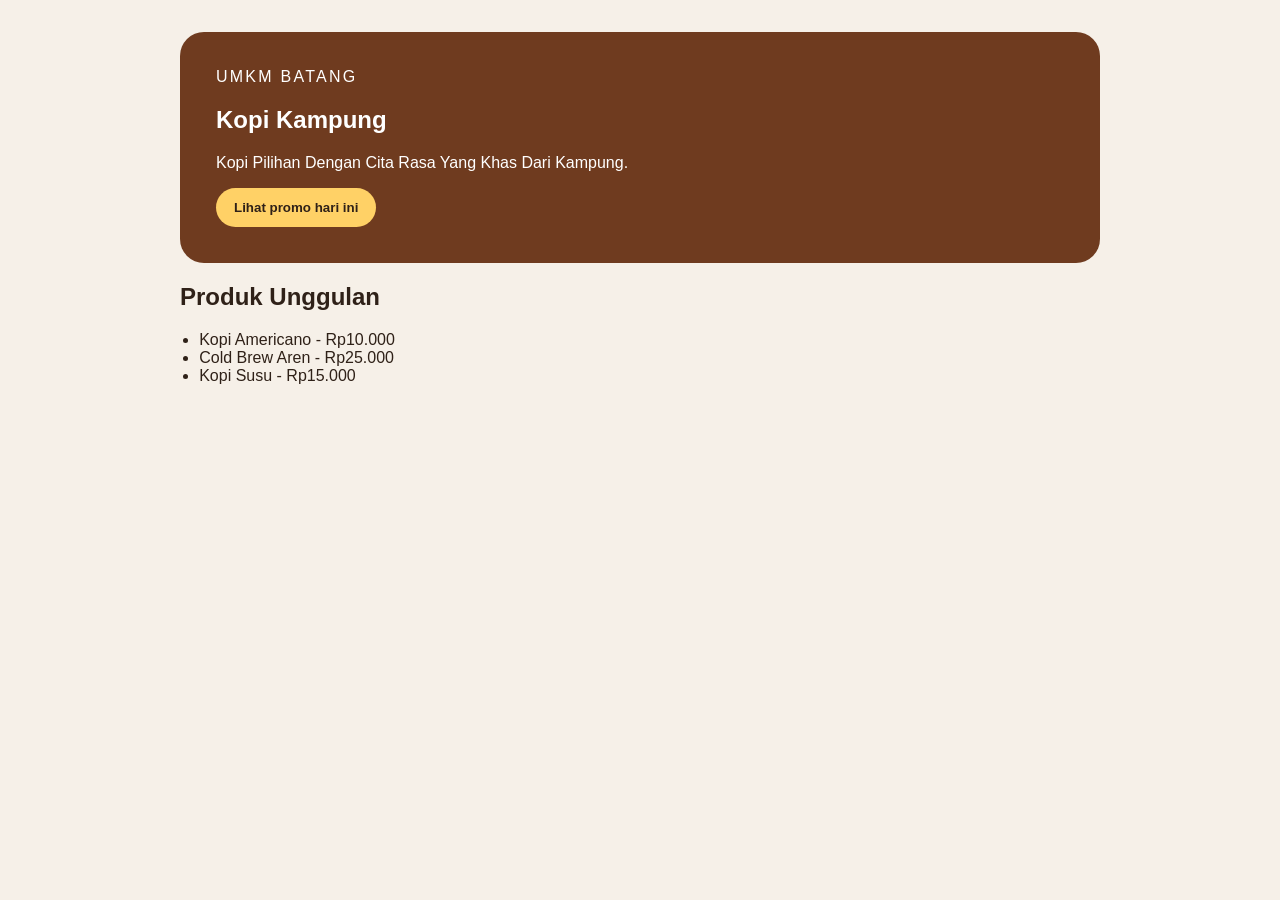
==== index.html @ a10f7034 "feat tambah website UMKM" ====
<!doctype html>
<html lang="id">
  <head>
    <meta charset="utf-8" />
    <meta name="viewport" content="width=device-width, initial-scale=1" />
    <title>Kopi Kampung - Website UMKM</title>
    <link rel="stylesheet" href="css/style.css" />
  </head>

  <body>
    <main class="page">

      <section class="hero">
        <p class="eyebrow">UMKM Batang</p>

        <h1>Kopi Kampung</h1>

        <p>
          Kopi Pilihan Dengan Cita Rasa Yang Khas Dari Kampung.
        </p>

        <button id="promoButton" type="button">
          Lihat promo hari ini
        </button>
      </section>

      <section aria-labelledby="produk-title">
        <h2 id="produk-title">Produk Unggulan</h2>

        <ul class="products">
          <li>Kopi Americano - Rp10.000</li>
          <li>Cold Brew Aren - Rp25.000</li>
          <li>Kopi Susu - Rp15.000</li>
        </ul>
      </section>

    </main>

    <script src="js/script.js"></script>
  </body>
</html>
---- css/style.css ----
body {
  margin: 0;
  color: #2f2118;
  background: #f6f0e8;
  font-family: Arial, sans-serif;
}

.page {
  max-width: 920px;
  margin: 0 auto;
  padding: 32px 20px;
}

.hero {
  padding: 36px;
  color: white;
  background: #6f3b1f;
  border-radius: 24px;
}

.eyebrow {
  margin: 0 0 8px;
  letter-spacing: 0.14em;
  text-transform: uppercase;
}

.products {
  padding-left: 1.2rem;
}

button {
  padding: 12px 18px;
  color: #2f2118;
  font-weight: 700;
  cursor: pointer;
  background: #ffd166;
  border: 0;
  border-radius: 999px;
}
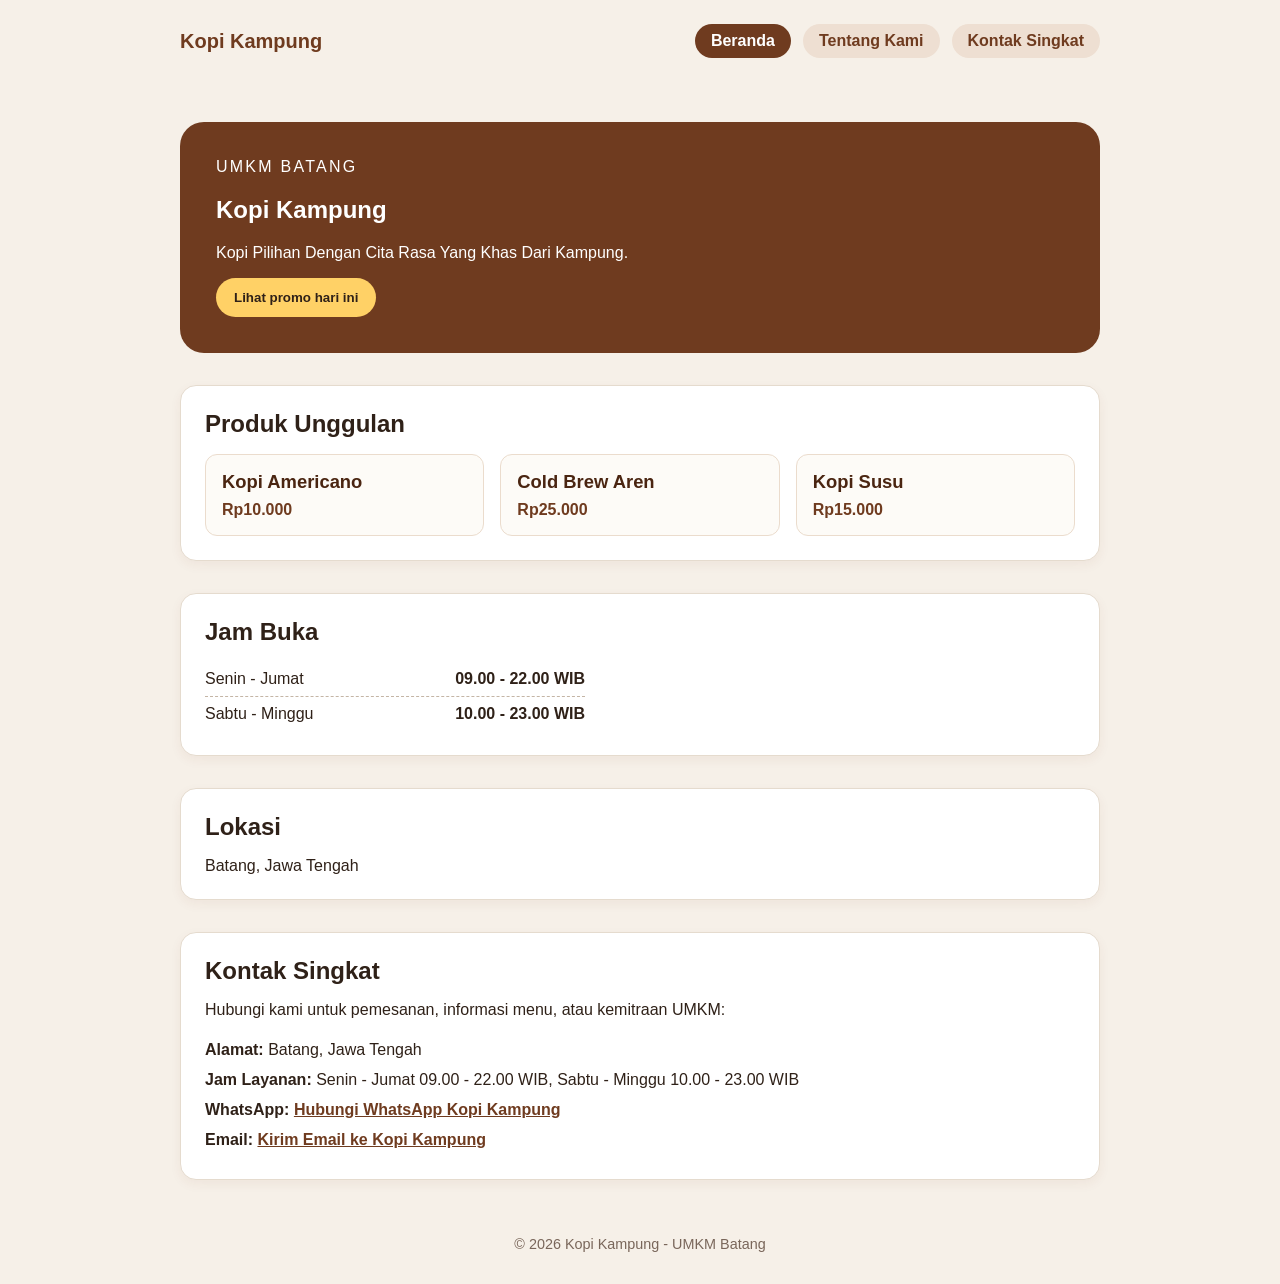
==== commit 41a29247: "website umkm kopi kampung" ====
--- a/index.html
+++ b/index.html
@@ -8,6 +8,17 @@
   </head>
 
   <body>
+    <header class="site-header">
+      <a href="index.html" class="brand">Kopi Kampung</a>
+      <nav aria-label="Navigasi Utama">
+        <ul class="nav-list">
+          <li><a href="index.html" aria-current="page">Beranda</a></li>
+          <li><a href="tentang.html">Tentang Kami</a></li>
+          <li><a href="#kontak">Kontak Singkat</a></li>
+        </ul>
+      </nav>
+    </header>
+
     <main class="page">
 
       <section class="hero">
@@ -24,18 +35,76 @@
         </button>
       </section>
 
-      <section aria-labelledby="produk-title">
+      <section class="box" aria-labelledby="produk-title">
         <h2 id="produk-title">Produk Unggulan</h2>
 
-        <ul class="products">
-          <li>Kopi Americano - Rp10.000</li>
-          <li>Cold Brew Aren - Rp25.000</li>
-          <li>Kopi Susu - Rp15.000</li>
+        <div class="products">
+          <article class="product-item">
+            <h3>Kopi Americano</h3>
+            <p>Rp10.000</p>
+          </article>
+
+          <article class="product-item">
+            <h3>Cold Brew Aren</h3>
+            <p>Rp25.000</p>
+          </article>
+
+          <article class="product-item">
+            <h3>Kopi Susu</h3>
+            <p>Rp15.000</p>
+          </article>
+        </div>
+      </section>
+
+      <section class="box" aria-labelledby="jam-buka-title">
+        <h2 id="jam-buka-title">Jam Buka</h2>
+
+        <ul class="schedule">
+          <li>
+            <span class="day">Senin - Jumat</span>
+            <span class="time">09.00 - 22.00 WIB</span>
+          </li>
+          <li>
+            <span class="day">Sabtu - Minggu</span>
+            <span class="time">10.00 - 23.00 WIB</span>
+          </li>
+        </ul>
+      </section>
+
+      <section class="box" aria-labelledby="lokasi-title">
+        <h2 id="lokasi-title">Lokasi</h2>
+        <p>Batang, Jawa Tengah</p>
+      </section>
+
+      <section id="kontak" class="box" aria-labelledby="kontak-title">
+        <h2 id="kontak-title">Kontak Singkat</h2>
+        <p>
+          Hubungi kami untuk pemesanan, informasi menu, atau kemitraan UMKM:
+        </p>
+        <ul class="contact-list">
+          <li>
+            <strong>Alamat:</strong> Batang, Jawa Tengah
+          </li>
+          <li>
+            <strong>Jam Layanan:</strong> Senin - Jumat 09.00 - 22.00 WIB, Sabtu - Minggu 10.00 - 23.00 WIB
+          </li>
+          <li>
+            <strong>WhatsApp:</strong>
+            <a href="https://wa.me/6281234567890" target="_blank" rel="noopener noreferrer">Hubungi WhatsApp Kopi Kampung</a>
+          </li>
+          <li>
+            <strong>Email:</strong>
+            <a href="mailto:kontak@kopikampung.com">Kirim Email ke Kopi Kampung</a>
+          </li>
         </ul>
       </section>
 
     </main>
 
+    <footer class="site-footer">
+      <p>&copy; 2026 Kopi Kampung - UMKM Batang</p>
+    </footer>
+
     <script src="js/script.js"></script>
   </body>
 </html>
--- a/css/style.css
+++ b/css/style.css
@@ -25,7 +25,73 @@
 }
 
 .products {
-  padding-left: 1.2rem;
+  display: grid;
+  grid-template-columns: repeat(auto-fit, minmax(200px, 1fr));
+  gap: 16px;
+  margin-top: 16px;
+}
+
+.product-item {
+  background: #fdfbf7;
+  border: 1px solid #ebdccd;
+  border-radius: 12px;
+  padding: 16px;
+}
+
+.product-item h3 {
+  margin: 0 0 8px;
+  font-size: 1.15rem;
+  color: #4a2511;
+}
+
+.product-item p {
+  margin: 0;
+  font-weight: 700;
+  color: #6f3b1f;
+}
+
+section {
+  margin-top: 32px;
+}
+
+.box {
+  background: #ffffff;
+  padding: 24px;
+  border-radius: 16px;
+  border: 1px solid #e5dbce;
+  box-shadow: 0 4px 12px rgba(111, 59, 31, 0.06);
+}
+
+.box h2 {
+  margin-top: 0;
+  margin-bottom: 16px;
+}
+
+.box p:last-child,
+.box ul:last-child {
+  margin-bottom: 0;
+}
+
+.schedule {
+  list-style: none;
+  padding: 0;
+  margin: 12px 0 0;
+  max-width: 380px;
+}
+
+.schedule li {
+  display: flex;
+  justify-content: space-between;
+  padding: 8px 0;
+  border-bottom: 1px dashed #c4b5a5;
+}
+
+.schedule li:last-child {
+  border-bottom: none;
+}
+
+.schedule .time {
+  font-weight: 700;
 }
 
 button {
@@ -36,4 +102,109 @@
   background: #ffd166;
   border: 0;
   border-radius: 999px;
+}
+
+/* Navigasi Utama */
+.site-header {
+  max-width: 920px;
+  margin: 0 auto;
+  padding: 24px 20px 0;
+  display: flex;
+  justify-content: space-between;
+  align-items: center;
+  flex-wrap: wrap;
+  gap: 16px;
+}
+
+.brand {
+  font-size: 1.25rem;
+  font-weight: 800;
+  color: #6f3b1f;
+  text-decoration: none;
+}
+
+.nav-list {
+  display: flex;
+  flex-wrap: wrap;
+  gap: 12px;
+  list-style: none;
+  padding: 0;
+  margin: 0;
+}
+
+.nav-list a {
+  display: inline-block;
+  color: #6f3b1f;
+  font-weight: 700;
+  text-decoration: none;
+  padding: 8px 16px;
+  border-radius: 999px;
+  background: #eedfd2;
+  transition: background-color 0.2s, color 0.2s;
+}
+
+.nav-list a:hover {
+  background: #e2cbba;
+}
+
+.nav-list a[aria-current="page"] {
+  background: #6f3b1f;
+  color: #ffffff;
+}
+
+/* Aksesibilitas Focus Keyboard */
+:focus-visible {
+  outline: 3px solid #6f3b1f;
+  outline-offset: 3px;
+}
+
+.hero :focus-visible {
+  outline-color: #ffd166;
+}
+
+a:focus,
+button:focus {
+  outline: 3px solid #6f3b1f;
+  outline-offset: 3px;
+}
+
+/* Kontak Singkat */
+.contact-list {
+  list-style: none;
+  padding: 0;
+  margin: 16px 0 0;
+}
+
+.contact-list li {
+  padding: 6px 0;
+}
+
+.contact-list a {
+  color: #6f3b1f;
+  font-weight: 700;
+  text-decoration: underline;
+}
+
+.contact-list a:hover {
+  color: #3e1e0e;
+}
+
+/* Gambar Informatif */
+.about-image {
+  width: 100%;
+  max-width: 100%;
+  height: auto;
+  border-radius: 16px;
+  margin: 16px 0;
+  display: block;
+}
+
+/* Footer Landmark */
+.site-footer {
+  max-width: 920px;
+  margin: 24px auto 32px;
+  padding: 0 20px;
+  text-align: center;
+  color: #79665a;
+  font-size: 0.9rem;
 }
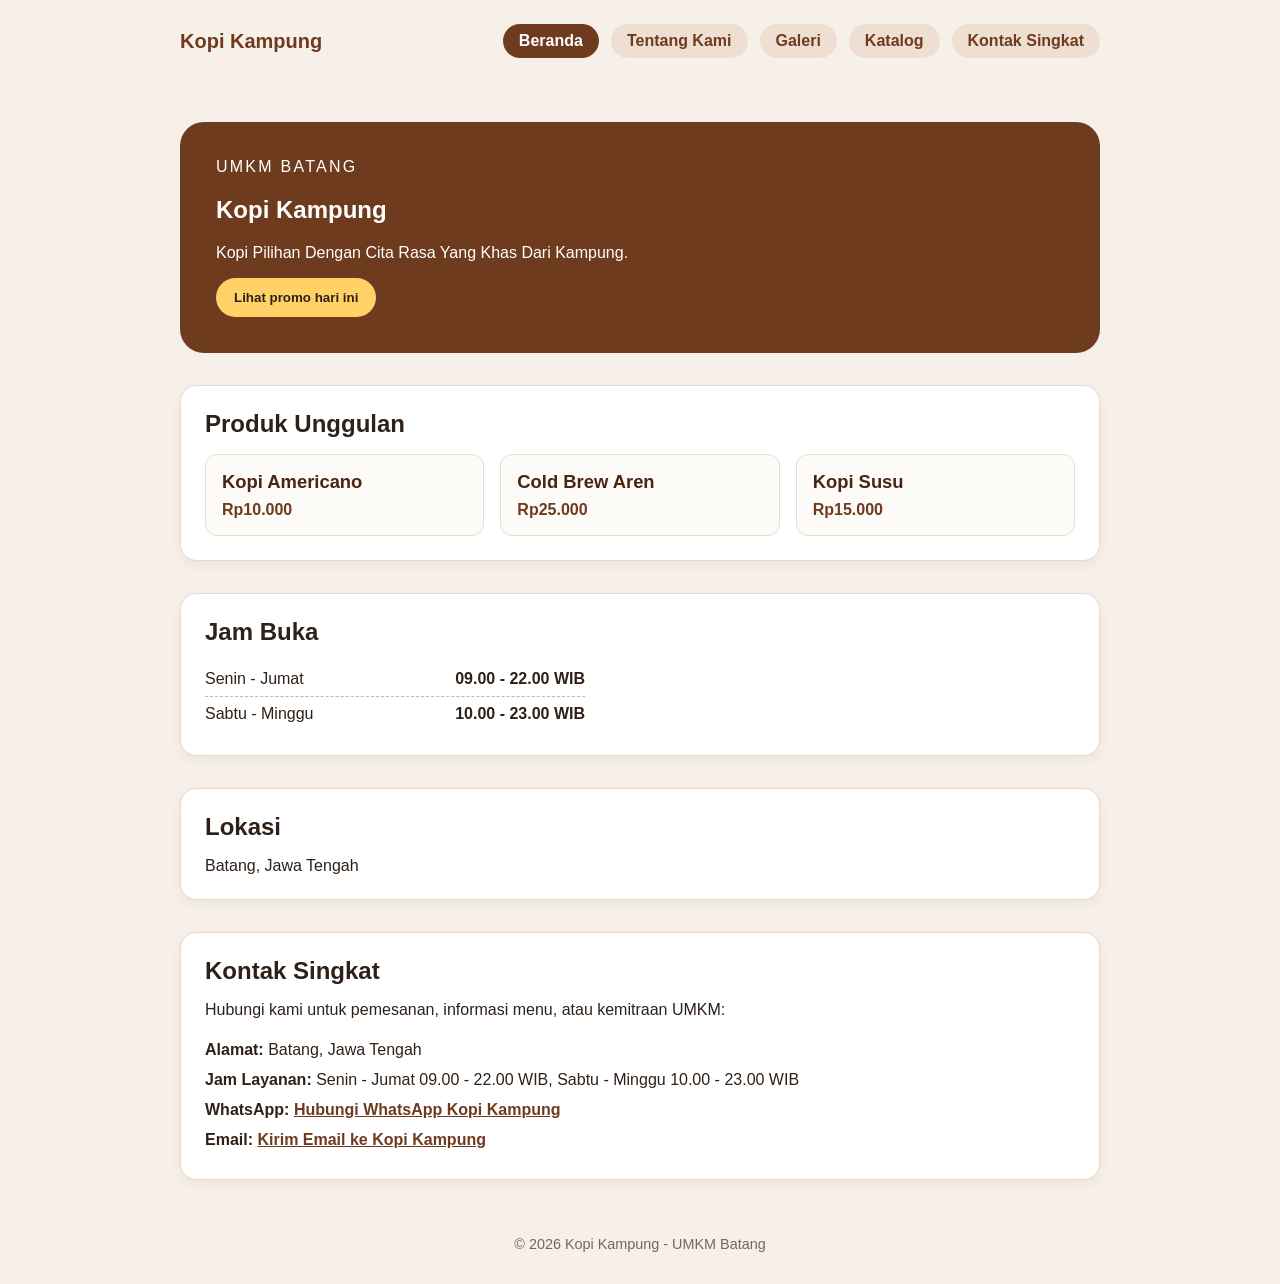
==== commit c066aa9b: "website kopi kampung" ====
--- a/index.html
+++ b/index.html
@@ -14,6 +14,8 @@
         <ul class="nav-list">
           <li><a href="index.html" aria-current="page">Beranda</a></li>
           <li><a href="tentang.html">Tentang Kami</a></li>
+          <li><a href="galeri.html">Galeri</a></li>
+          <li><a href="produk.html">Katalog</a></li>
           <li><a href="#kontak">Kontak Singkat</a></li>
         </ul>
       </nav>
--- a/css/style.css
+++ b/css/style.css
@@ -6,7 +6,7 @@
 }
 
 .page {
-  max-width: 920px;
+  max-width: 920px; 
   margin: 0 auto;
   padding: 32px 20px;
 }
@@ -189,14 +189,52 @@
   color: #3e1e0e;
 }
 
-/* Gambar Informatif */
+/* Gambar Informatif & Figure */
+.about-figure {
+  margin: 16px 0;
+}
+
 .about-image {
   width: 100%;
   max-width: 100%;
   height: auto;
   border-radius: 16px;
-  margin: 16px 0;
   display: block;
+}
+
+.about-figure figcaption {
+  margin-top: 8px;
+  font-size: 0.88rem;
+  color: #79665a;
+  font-style: italic;
+}
+
+/* Audio Player */
+.audio-box {
+  margin-top: 24px;
+  padding: 16px;
+  background: #fdfbf7;
+  border: 1px solid #ebdccd;
+  border-radius: 12px;
+}
+
+.audio-box h3 {
+  margin: 0 0 10px;
+  font-size: 1rem;
+  color: #4a2511;
+}
+
+.audio-box audio {
+  width: 100%;
+  max-width: 450px;
+  display: block;
+}
+
+.audio-transcript {
+  margin: 10px 0 0;
+  font-size: 0.88rem;
+  color: #5c4538;
+  font-style: italic;
 }
 
 /* Footer Landmark */
@@ -207,4 +245,114 @@
   text-align: center;
   color: #79665a;
   font-size: 0.9rem;
+}
+
+/* Galeri Produk & Tabel Katalog */
+.galeri-grid {
+  display: grid;
+  grid-template-columns: repeat(auto-fit, minmax(240px, 1fr));
+  gap: 20px;
+}
+
+.galeri-item {
+  margin: 0;
+  background: #fdfbf7;
+  border: 1px solid #ebdccd;
+  border-radius: 12px;
+  overflow: hidden;
+}
+
+.galeri-item--baru {
+  border-color: #6f3b1f;
+  box-shadow: 0 0 0 2px rgba(111, 59, 31, 0.15);
+}
+
+.galeri-img {
+  width: 100%;
+  height: auto;
+  aspect-ratio: 3 / 2;
+  object-fit: cover;
+  border-radius: 12px;
+  display: block;
+}
+
+.galeri-item figcaption {
+  padding: 12px 16px;
+  display: flex;
+  flex-wrap: wrap;
+  align-items: center;
+  gap: 6px;
+}
+
+.galeri-item figcaption strong {
+  flex: 1 1 100%;
+  font-size: 1rem;
+  color: #4a2511;
+}
+
+.galeri-harga {
+  font-weight: 700;
+  color: #6f3b1f;
+}
+
+.galeri-label-baru {
+  background: #ffd166;
+  color: #2f2118;
+  font-size: 0.75rem;
+  font-weight: 700;
+  padding: 2px 8px;
+  border-radius: 999px;
+}
+
+.galeri-note {
+  font-size: 0.85rem;
+  color: #79665a;
+  margin: 0 0 20px;
+  font-style: italic;
+}
+
+.tabel-wrapper {
+  overflow-x: auto;
+  margin-top: 16px;
+}
+
+.tabel-katalog {
+  width: 100%;
+  border-collapse: collapse;
+}
+
+.tabel-katalog caption {
+  text-align: left;
+  font-weight: 600;
+  padding-bottom: 8px;
+  color: #4a2511;
+}
+
+.tabel-katalog th,
+.tabel-katalog td {
+  border: 1px solid #d8c8bb;
+  padding: 10px;
+  text-align: left;
+  vertical-align: top;
+}
+
+.tabel-katalog thead th {
+  background: #f1e6dc;
+  font-weight: 700;
+  color: #4a2511;
+}
+
+.baris-baru {
+  background: #fff9ec;
+}
+
+.baris-baru th {
+  color: #6f3b1f;
+}
+
+.tabel-catatan {
+  font-size: 0.82rem;
+  color: #79665a;
+  margin: 16px 0 0;
+  font-style: italic;
 }
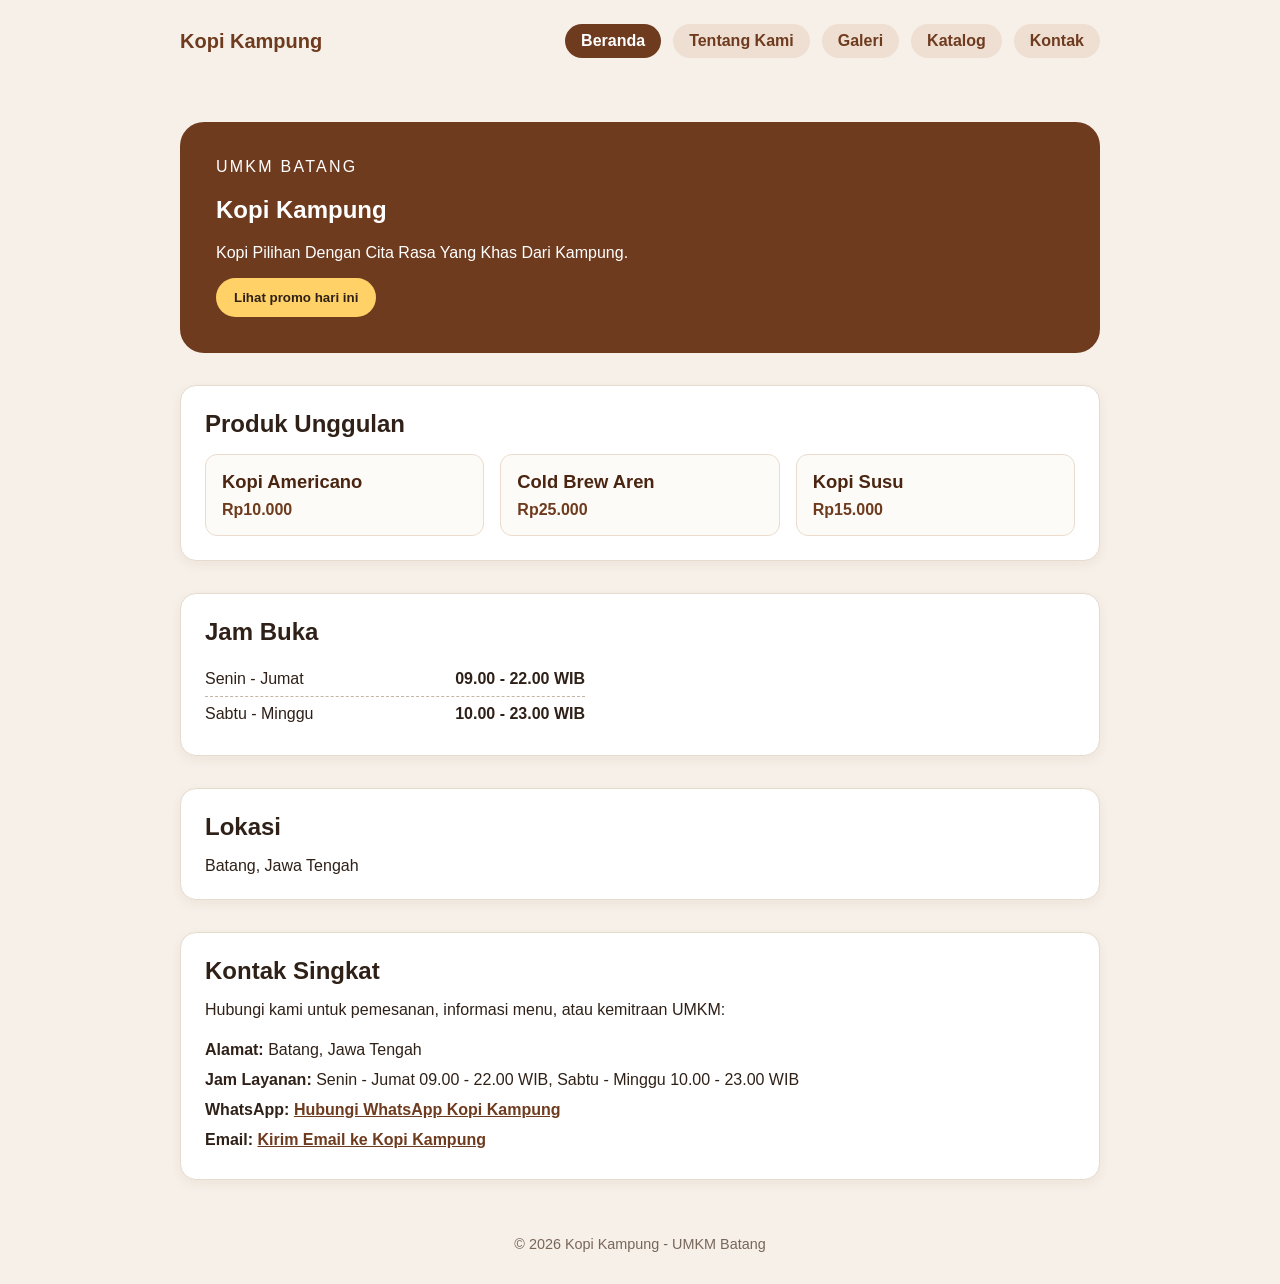
==== commit 2a8fe409: "website kopi kampung" ====
--- a/index.html
+++ b/index.html
@@ -3,6 +3,7 @@
   <head>
     <meta charset="utf-8" />
     <meta name="viewport" content="width=device-width, initial-scale=1" />
+    <meta name="description" content="Kopi Kampung - UMKM kopi lokal khas Batang, Jawa Tengah. Menikmati cita rasa kopi nusantara berkualitas." />
     <title>Kopi Kampung - Website UMKM</title>
     <link rel="stylesheet" href="css/style.css" />
   </head>
@@ -16,7 +17,7 @@
           <li><a href="tentang.html">Tentang Kami</a></li>
           <li><a href="galeri.html">Galeri</a></li>
           <li><a href="produk.html">Katalog</a></li>
-          <li><a href="#kontak">Kontak Singkat</a></li>
+          <li><a href="kontak.html">Kontak</a></li>
         </ul>
       </nav>
     </header>
@@ -32,7 +33,7 @@
           Kopi Pilihan Dengan Cita Rasa Yang Khas Dari Kampung.
         </p>
 
-        <button id="promoButton" type="button">
+        <button id="promoButton" type="button" aria-live="polite">
           Lihat promo hari ini
         </button>
       </section>
--- a/css/style.css
+++ b/css/style.css
@@ -355,4 +355,155 @@
   color: #79665a;
   margin: 16px 0 0;
   font-style: italic;
+}
+
+/* Formulir Kontak & Preferensi (P04) */
+.contact-form {
+  display: flex;
+  flex-direction: column;
+  gap: 20px;
+  margin-top: 20px;
+}
+
+.form-group {
+  display: flex;
+  flex-direction: column;
+  gap: 6px;
+}
+
+.form-group label {
+  font-weight: 700;
+  color: #4a2511;
+  font-size: 0.95rem;
+}
+
+.form-group input[type="text"],
+.form-group input[type="email"],
+.form-group input[type="tel"],
+.form-group select,
+.form-group textarea {
+  width: 100%;
+  box-sizing: border-box;
+  padding: 10px 14px;
+  border: 1px solid #d8c8bb;
+  border-radius: 8px;
+  font-family: inherit;
+  font-size: 0.95rem;
+  background-color: #ffffff;
+  color: #2f2118;
+  transition: border-color 0.2s, box-shadow 0.2s;
+}
+
+.form-group input:focus,
+.form-group select:focus,
+.form-group textarea:focus {
+  border-color: #6f3b1f;
+  outline: 2px solid #6f3b1f;
+  outline-offset: 1px;
+}
+
+.field-hint {
+  font-size: 0.82rem;
+  color: #79665a;
+  margin-top: 2px;
+}
+
+.form-fieldset {
+  border: 1px solid #d8c8bb;
+  border-radius: 12px;
+  padding: 16px 20px 20px;
+  margin: 0;
+  background: #fdfbf7;
+}
+
+.form-fieldset legend {
+  font-weight: 700;
+  color: #4a2511;
+  padding: 0 10px;
+  font-size: 1rem;
+}
+
+.fieldset-desc {
+  margin: 0 0 12px;
+  font-size: 0.9rem;
+  color: #6f3b1f;
+}
+
+.radio-group {
+  display: flex;
+  flex-direction: column;
+  gap: 10px;
+}
+
+.radio-item {
+  display: flex;
+  align-items: center;
+  gap: 10px;
+}
+
+.radio-item input[type="radio"] {
+  width: 18px;
+  height: 18px;
+  accent-color: #6f3b1f;
+  cursor: pointer;
+  margin: 0;
+}
+
+.radio-item label {
+  font-weight: 500;
+  color: #2f2118;
+  cursor: pointer;
+  font-size: 0.95rem;
+}
+
+.form-actions {
+  margin-top: 8px;
+}
+
+/* Kotak Preview Ringan */
+.preview-box {
+  margin-top: 28px;
+  padding: 20px;
+  background: #fff9ec;
+  border: 2px solid #ffd166;
+  border-radius: 12px;
+}
+
+.preview-box h3 {
+  margin-top: 0;
+  margin-bottom: 8px;
+  color: #6f3b1f;
+}
+
+.preview-box p {
+  margin-top: 0;
+  margin-bottom: 14px;
+  color: #4a2511;
+}
+
+.preview-list {
+  display: grid;
+  grid-template-columns: 180px 1fr;
+  gap: 8px 16px;
+  margin: 0;
+}
+
+.preview-list dt {
+  font-weight: 700;
+  color: #6f3b1f;
+}
+
+.preview-list dd {
+  margin: 0;
+  color: #2f2118;
+}
+
+@media (max-width: 600px) {
+  .preview-list {
+    grid-template-columns: 1fr;
+    gap: 4px;
+  }
+  .preview-list dd {
+    margin-bottom: 10px;
+  }
 }
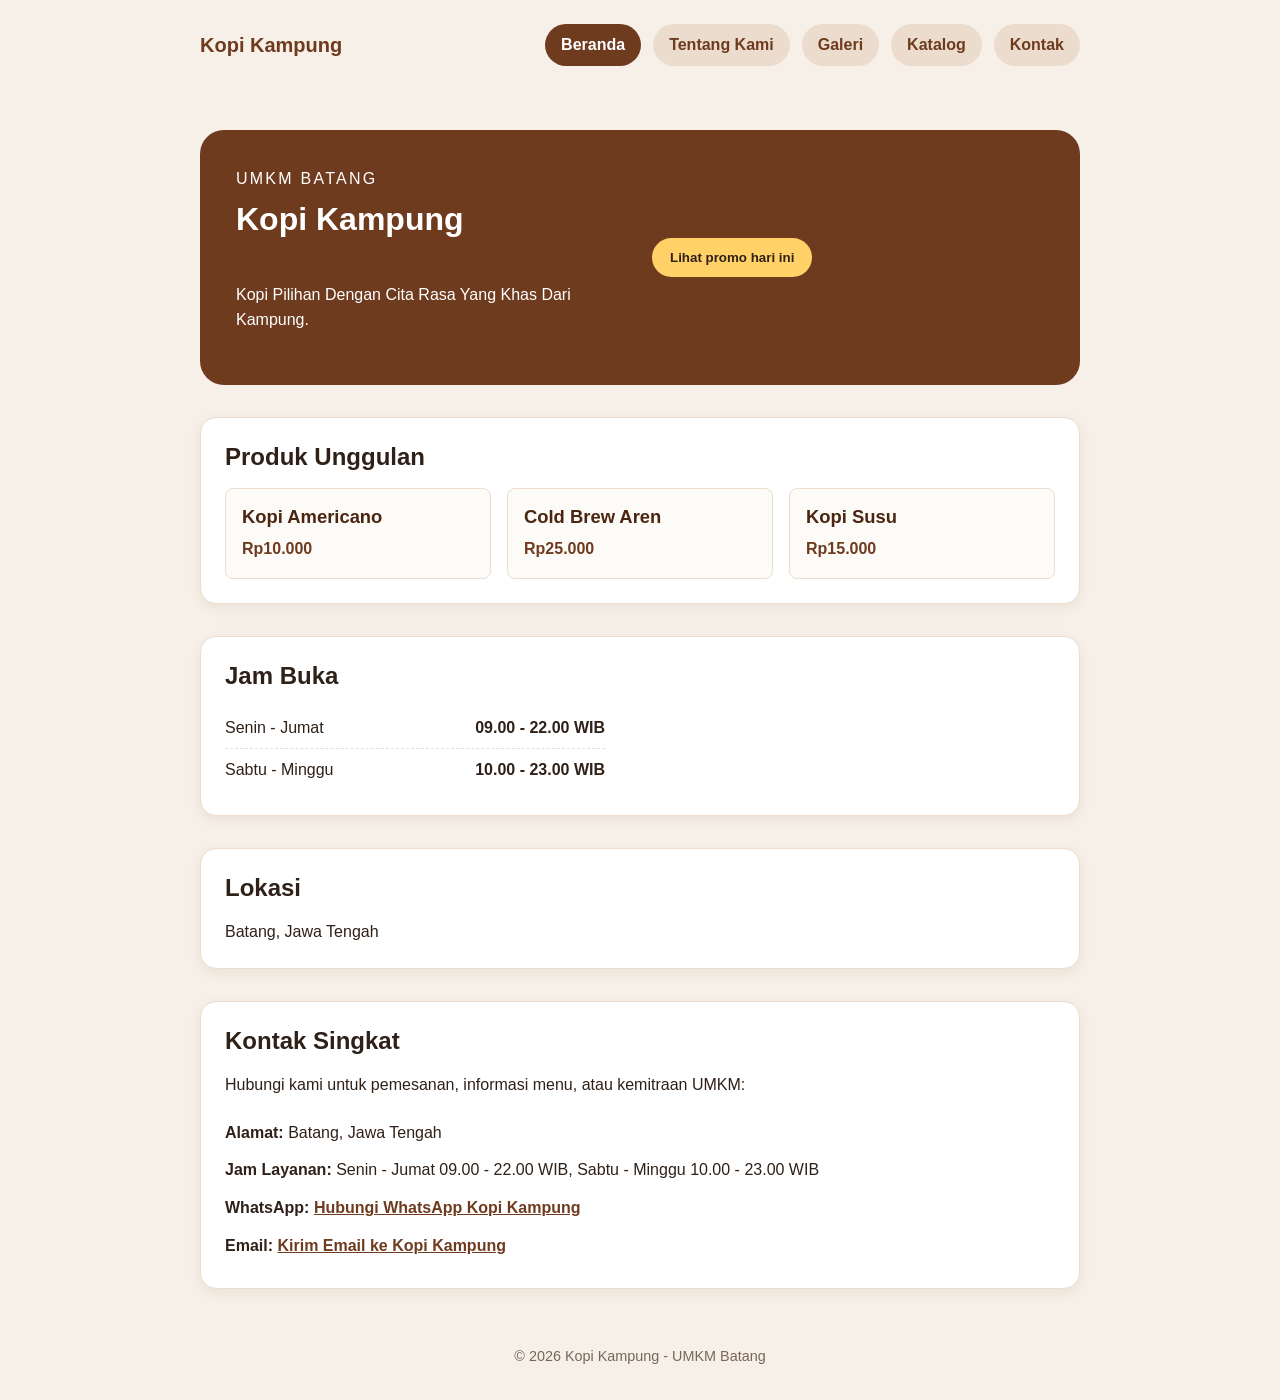
==== commit 39de8dfa: "P06" ====
--- a/index.html
+++ b/index.html
@@ -24,18 +24,20 @@
 
     <main class="page">
 
-      <section class="hero">
-        <p class="eyebrow">UMKM Batang</p>
+      <section class="hero hero-grid">
+        <div class="hero-content">
+          <p class="eyebrow">UMKM Batang</p>
+          <h1>Kopi Kampung</h1>
+          <p>
+            Kopi Pilihan Dengan Cita Rasa Yang Khas Dari Kampung.
+          </p>
+        </div>
 
-        <h1>Kopi Kampung</h1>
-
-        <p>
-          Kopi Pilihan Dengan Cita Rasa Yang Khas Dari Kampung.
-        </p>
-
-        <button id="promoButton" type="button" aria-live="polite">
-          Lihat promo hari ini
-        </button>
+        <div class="hero-action">
+          <button id="promoButton" type="button" aria-live="polite">
+            Lihat promo hari ini
+          </button>
+        </div>
       </section>
 
       <section class="box" aria-labelledby="produk-title">
--- a/css/style.css
+++ b/css/style.css
@@ -1,8 +1,99 @@
+:root {
+  /* ========================================================
+     TOKEN IDENTITAS UMKM KOPI KAMPUNG (P05)
+     ======================================================== */
+  /* Token Warna Berbasis Fungsi (Functional Color Tokens) */
+  --color-bg-page: #f6f0e8;         /* Latar belakang halaman utama */
+  --color-surface: #ffffff;         /* Latar belakang kontainer box */
+  --color-surface-card: #fdfbf7;    /* Latar belakang kartu item/produk */
+  --color-brand-primary: #6f3b1f;   /* Warna utama identitas UMKM (kopi sangrai hangat) */
+  --color-brand-dark: #4a2511;      /* Warna aksen gelap untuk judul */
+  --color-accent: #ffd166;          /* Warna aksen interaktif/tombol promo (emas hangat) */
+  --color-accent-hover: #f0c355;    /* Warna hover tombol promo */
+  --color-text-main: #2f2118;       /* Warna teks utama berkontras tinggi */
+  --color-text-muted: #79665a;      /* Warna teks pendukung */
+  --color-text-on-accent: #2f2118;  /* Warna teks kontras di atas latar aksen emas */
+  --color-text-on-primary: #ffffff; /* Warna teks kontras di atas latar brand primary */
+  --color-border: #ebdccd;          /* Garis batas kartu/komponen */
+  --color-focus: #6f3b1f;           /* Warna indikator fokus standar */
+  --color-focus-on-dark: #ffd166;   /* Warna indikator fokus pada latar gelap */
+  --color-shadow: rgba(111, 59, 31, 0.08);       /* Bayangan kontainer box */
+  --color-shadow-focus: rgba(111, 59, 31, 0.2);  /* Bayangan aksen item galeri */
+
+  /* Pasangan Token Radius & Spacing */
+  --radius-sm: 8px;                 /* Sudut tumpul kecil (input, badge) */
+  --radius-md: 16px;                /* Sudut tumpul sedang (kartu box, item) */
+  --radius-lg: 24px;                /* Sudut tumpul besar (hero banner) */
+  --radius-pill: 999px;             /* Radius bentuk kapsul/pil untuk tombol */
+
+  --spacing-xs: 4px;                /* Spacing berukuran ekstra kecil (pasangan spacing) */
+  --spacing-sm: 8px;                /* Spacing berukuran kecil */
+  --spacing-md: 16px;               /* Spacing berukuran sedang */
+  --spacing-lg: 24px;               /* Spacing berukuran besar (pasangan spacing) */
+
+  /* Token Tipografi & Aksesibilitas Baca */
+  --line-height-base: 1.6;          /* Jarak antarbaris teks isi */
+  --line-height-heading: 1.25;      /* Jarak antarbaris judul */
+  --measure-text: 65ch;             /* Batas panjang baris optimal untuk kenyamanan membaca */
+}
+
+/* ========================================================
+   VARIASI TEMA: DARK ROAST (TEMA MALAM IDENTITAS UMKM)
+   Dapat diaktifkan dengan class .theme-dark atau [data-theme="dark"]
+   ======================================================== */
+[data-theme="dark"],
+.theme-dark {
+  /* Revisi Token Warna Berbasis Fungsi untuk Tema Dark Roast */
+  --color-bg-page: #19120d;         /* Latar belakang halaman malam bernuansa kopi hitam */
+  --color-surface: #261c15;         /* Latar permukaan kontainer box */
+  --color-surface-card: #30241b;    /* Latar permukaan kartu produk/item */
+  --color-brand-primary: #d48b54;   /* Warna brand primer terang agar kontras di latar gelap */
+  --color-brand-dark: #f0dfd1;      /* Warna teks judul/heading cerah agar jelas terbaca */
+  --color-accent: #f5b041;          /* Warna aksen interaktif/tombol promo (emas hangat) */
+  --color-accent-hover: #e09e30;    /* Warna hover tombol promo di tema malam */
+  --color-text-main: #f7ede4;       /* Teks utama gading terang (kontras tinggi) */
+  --color-text-muted: #bfa99b;      /* Teks pendukung krem-abu */
+  --color-text-on-accent: #19120d;  /* Teks kontras tinggi (9,85:1) di atas aksen emas #f5b041 */
+  --color-text-on-primary: #19120d; /* Teks kontras tinggi (6,72:1) di atas brand primary #d48b54 */
+  --color-border: #443327;          /* Garis batas kartu/komponen bernuansa cokelat hangat gelap */
+  --color-focus: #f5b041;           /* Warna indikator fokus standar (kontras tinggi di latar gelap) */
+  --color-focus-on-dark: #19120d;   /* Indikator fokus di hero banner (kontras 6,72:1 di atas #d48b54) */
+  --color-shadow: rgba(0, 0, 0, 0.45);            /* Bayangan kontainer box tema gelap */
+  --color-shadow-focus: rgba(245, 176, 65, 0.25); /* Bayangan aksen item tema gelap */
+}
+
+*,
+*::before,
+*::after {
+  box-sizing: border-box;
+}
+
 body {
   margin: 0;
-  color: #2f2118;
-  background: #f6f0e8;
+  color: var(--color-text-main);
+  background: var(--color-bg-page);
   font-family: Arial, sans-serif;
+  line-height: var(--line-height-base);
+}
+
+p {
+  line-height: var(--line-height-base);
+  max-width: var(--measure-text);
+}
+
+h1,
+h2,
+h3 {
+  line-height: var(--line-height-heading);
+}
+
+h1 {
+  font-size: 2rem;
+  margin-top: 0;
+}
+
+h2 {
+  font-size: 1.5rem;
 }
 
 .page {
@@ -12,14 +103,35 @@
 }
 
 .hero {
+  display: grid;
+  grid-template-columns: 1fr;
+  gap: var(--spacing-md);
   padding: 36px;
-  color: white;
-  background: #6f3b1f;
-  border-radius: 24px;
+  color: var(--color-text-on-primary);
+  background: var(--color-brand-primary);
+  border-radius: var(--radius-lg);
+}
+
+.hero:has(.hero-action),
+.hero.hero-grid {
+  grid-template-columns: repeat(auto-fit, minmax(280px, 1fr));
+  gap: var(--spacing-lg);
+  align-items: center;
+}
+
+.hero-content {
+  display: flex;
+  flex-direction: column;
+}
+
+.hero-action {
+  display: flex;
+  align-items: center;
+  justify-content: flex-start;
 }
 
 .eyebrow {
-  margin: 0 0 8px;
+  margin: 0 0 var(--spacing-sm);
   letter-spacing: 0.14em;
   text-transform: uppercase;
 }
@@ -27,27 +139,27 @@
 .products {
   display: grid;
   grid-template-columns: repeat(auto-fit, minmax(200px, 1fr));
-  gap: 16px;
-  margin-top: 16px;
+  gap: var(--spacing-md);
+  margin-top: var(--spacing-md);
 }
 
 .product-item {
-  background: #fdfbf7;
-  border: 1px solid #ebdccd;
-  border-radius: 12px;
-  padding: 16px;
+  background: var(--color-surface-card);
+  border: 1px solid var(--color-border);
+  border-radius: var(--radius-sm);
+  padding: var(--spacing-md);
 }
 
 .product-item h3 {
-  margin: 0 0 8px;
+  margin: 0 0 var(--spacing-sm);
   font-size: 1.15rem;
-  color: #4a2511;
+  color: var(--color-brand-dark);
 }
 
 .product-item p {
   margin: 0;
   font-weight: 700;
-  color: #6f3b1f;
+  color: var(--color-brand-primary);
 }
 
 section {
@@ -55,16 +167,16 @@
 }
 
 .box {
-  background: #ffffff;
-  padding: 24px;
-  border-radius: 16px;
-  border: 1px solid #e5dbce;
-  box-shadow: 0 4px 12px rgba(111, 59, 31, 0.06);
+  background: var(--color-surface);
+  padding: var(--spacing-lg);
+  border-radius: var(--radius-md);
+  border: 1px solid var(--color-border);
+  box-shadow: 0 4px 12px var(--color-shadow);
 }
 
 .box h2 {
   margin-top: 0;
-  margin-bottom: 16px;
+  margin-bottom: var(--spacing-md);
 }
 
 .box p:last-child,
@@ -82,8 +194,8 @@
 .schedule li {
   display: flex;
   justify-content: space-between;
-  padding: 8px 0;
-  border-bottom: 1px dashed #c4b5a5;
+  padding: var(--spacing-sm) 0;
+  border-bottom: 1px dashed var(--color-border);
 }
 
 .schedule li:last-child {
@@ -96,12 +208,17 @@
 
 button {
   padding: 12px 18px;
-  color: #2f2118;
+  color: var(--color-text-on-accent);
   font-weight: 700;
   cursor: pointer;
-  background: #ffd166;
+  background: var(--color-accent);
   border: 0;
-  border-radius: 999px;
+  border-radius: var(--radius-pill);
+  transition: background-color 0.2s, box-shadow 0.2s;
+}
+
+button:hover {
+  background: var(--color-accent-hover);
 }
 
 /* Navigasi Utama */
@@ -119,7 +236,7 @@
 .brand {
   font-size: 1.25rem;
   font-weight: 800;
-  color: #6f3b1f;
+  color: var(--color-brand-primary);
   text-decoration: none;
 }
 
@@ -134,38 +251,38 @@
 
 .nav-list a {
   display: inline-block;
-  color: #6f3b1f;
+  color: var(--color-brand-primary);
   font-weight: 700;
   text-decoration: none;
-  padding: 8px 16px;
-  border-radius: 999px;
-  background: #eedfd2;
+  padding: var(--spacing-sm) var(--spacing-md);
+  border-radius: var(--radius-pill);
+  background: var(--color-border);
   transition: background-color 0.2s, color 0.2s;
 }
 
 .nav-list a:hover {
-  background: #e2cbba;
+  background: var(--color-surface-card);
+  color: var(--color-brand-dark);
 }
 
 .nav-list a[aria-current="page"] {
-  background: #6f3b1f;
-  color: #ffffff;
+  background: var(--color-brand-primary);
+  color: var(--color-text-on-primary);
 }
 
 /* Aksesibilitas Focus Keyboard */
 :focus-visible {
-  outline: 3px solid #6f3b1f;
+  outline: 3px solid var(--color-focus);
   outline-offset: 3px;
 }
 
+:focus:not(:focus-visible) {
+  outline: none;
+}
+
+/* Penanganan Focus pada Elemen Berlatar Gelap (Hero) - Mengatasi Konflik Cascade/Specificity */
 .hero :focus-visible {
-  outline-color: #ffd166;
-}
-
-a:focus,
-button:focus {
-  outline: 3px solid #6f3b1f;
-  outline-offset: 3px;
+  outline-color: var(--color-focus-on-dark);
 }
 
 /* Kontak Singkat */
@@ -180,48 +297,48 @@
 }
 
 .contact-list a {
-  color: #6f3b1f;
+  color: var(--color-brand-primary);
   font-weight: 700;
   text-decoration: underline;
 }
 
 .contact-list a:hover {
-  color: #3e1e0e;
+  color: var(--color-brand-dark);
 }
 
 /* Gambar Informatif & Figure */
 .about-figure {
-  margin: 16px 0;
+  margin: var(--spacing-md) 0;
 }
 
 .about-image {
   width: 100%;
   max-width: 100%;
   height: auto;
-  border-radius: 16px;
+  border-radius: var(--radius-md);
   display: block;
 }
 
 .about-figure figcaption {
   margin-top: 8px;
   font-size: 0.88rem;
-  color: #79665a;
+  color: var(--color-text-muted);
   font-style: italic;
 }
 
 /* Audio Player */
 .audio-box {
-  margin-top: 24px;
-  padding: 16px;
-  background: #fdfbf7;
-  border: 1px solid #ebdccd;
-  border-radius: 12px;
+  margin-top: var(--spacing-lg);
+  padding: var(--spacing-md);
+  background: var(--color-surface-card);
+  border: 1px solid var(--color-border);
+  border-radius: var(--radius-md);
 }
 
 .audio-box h3 {
   margin: 0 0 10px;
   font-size: 1rem;
-  color: #4a2511;
+  color: var(--color-brand-dark);
 }
 
 .audio-box audio {
@@ -233,38 +350,47 @@
 .audio-transcript {
   margin: 10px 0 0;
   font-size: 0.88rem;
-  color: #5c4538;
+  color: var(--color-text-muted);
   font-style: italic;
 }
 
 /* Footer Landmark */
 .site-footer {
   max-width: 920px;
-  margin: 24px auto 32px;
+  margin: var(--spacing-lg) auto 32px;
   padding: 0 20px;
   text-align: center;
-  color: #79665a;
+  color: var(--color-text-muted);
   font-size: 0.9rem;
+}
+
+.site-footer p {
+  margin-inline: auto;
+  max-width: none;
 }
 
 /* Galeri Produk & Tabel Katalog */
 .galeri-grid {
   display: grid;
   grid-template-columns: repeat(auto-fit, minmax(240px, 1fr));
-  gap: 20px;
+  gap: var(--spacing-md);
 }
 
 .galeri-item {
-  margin: 0;
-  background: #fdfbf7;
-  border: 1px solid #ebdccd;
-  border-radius: 12px;
+  position: relative;
+  display: flex;
+  flex-direction: column;
+  justify-content: space-between;
+  margin: 0;
+  background: var(--color-surface-card);
+  border: 1px solid var(--color-border);
+  border-radius: var(--radius-md);
   overflow: hidden;
 }
 
 .galeri-item--baru {
-  border-color: #6f3b1f;
-  box-shadow: 0 0 0 2px rgba(111, 59, 31, 0.15);
+  border-color: var(--color-brand-primary);
+  box-shadow: 0 0 0 2px var(--color-shadow-focus);
 }
 
 .galeri-img {
@@ -272,41 +398,72 @@
   height: auto;
   aspect-ratio: 3 / 2;
   object-fit: cover;
-  border-radius: 12px;
   display: block;
 }
 
 .galeri-item figcaption {
-  padding: 12px 16px;
-  display: flex;
-  flex-wrap: wrap;
+  padding: 12px var(--spacing-md);
+  display: flex;
+  flex-direction: column;
+  gap: var(--spacing-xs);
+  flex-grow: 1;
+}
+
+.galeri-item figcaption strong {
+  font-size: 1rem;
+  color: var(--color-brand-dark);
+}
+
+.galeri-meta {
+  display: flex;
+  justify-content: space-between;
   align-items: center;
-  gap: 6px;
-}
-
-.galeri-item figcaption strong {
-  flex: 1 1 100%;
-  font-size: 1rem;
-  color: #4a2511;
+  width: 100%;
+  margin-top: auto;
+  gap: var(--spacing-xs);
 }
 
 .galeri-harga {
   font-weight: 700;
-  color: #6f3b1f;
+  color: var(--color-brand-primary);
+}
+
+.btn-pesan {
+  display: inline-flex;
+  align-items: center;
+  justify-content: center;
+  padding: 4px 12px;
+  font-size: 0.82rem;
+  font-weight: 700;
+  text-decoration: none;
+  background: var(--color-accent);
+  color: var(--color-text-on-accent);
+  border-radius: var(--radius-pill);
+  transition: background-color 0.2s, box-shadow 0.2s;
+}
+
+.btn-pesan:hover {
+  background: var(--color-accent-hover);
+  color: var(--color-text-on-accent);
 }
 
 .galeri-label-baru {
-  background: #ffd166;
-  color: #2f2118;
+  position: absolute;
+  top: var(--spacing-sm);
+  right: var(--spacing-sm);
+  z-index: 1;
+  background: var(--color-accent);
+  color: var(--color-text-on-accent);
   font-size: 0.75rem;
   font-weight: 700;
-  padding: 2px 8px;
-  border-radius: 999px;
+  padding: 2px var(--spacing-sm);
+  border-radius: var(--radius-pill);
+  box-shadow: 0 2px 6px var(--color-shadow);
 }
 
 .galeri-note {
   font-size: 0.85rem;
-  color: #79665a;
+  color: var(--color-text-muted);
   margin: 0 0 20px;
   font-style: italic;
 }
@@ -324,36 +481,36 @@
 .tabel-katalog caption {
   text-align: left;
   font-weight: 600;
-  padding-bottom: 8px;
-  color: #4a2511;
+  padding-bottom: var(--spacing-sm);
+  color: var(--color-brand-dark);
 }
 
 .tabel-katalog th,
 .tabel-katalog td {
-  border: 1px solid #d8c8bb;
+  border: 1px solid var(--color-border);
   padding: 10px;
   text-align: left;
   vertical-align: top;
 }
 
 .tabel-katalog thead th {
-  background: #f1e6dc;
-  font-weight: 700;
-  color: #4a2511;
+  background: var(--color-border);
+  font-weight: 700;
+  color: var(--color-brand-dark);
 }
 
 .baris-baru {
-  background: #fff9ec;
+  background: var(--color-surface-card);
 }
 
 .baris-baru th {
-  color: #6f3b1f;
+  color: var(--color-brand-primary);
 }
 
 .tabel-catatan {
   font-size: 0.82rem;
-  color: #79665a;
-  margin: 16px 0 0;
+  color: var(--color-text-muted);
+  margin: var(--spacing-md) 0 0;
   font-style: italic;
 }
 
@@ -373,7 +530,7 @@
 
 .form-group label {
   font-weight: 700;
-  color: #4a2511;
+  color: var(--color-brand-dark);
   font-size: 0.95rem;
 }
 
@@ -385,40 +542,40 @@
   width: 100%;
   box-sizing: border-box;
   padding: 10px 14px;
-  border: 1px solid #d8c8bb;
-  border-radius: 8px;
+  border: 1px solid var(--color-border);
+  border-radius: var(--radius-sm);
   font-family: inherit;
   font-size: 0.95rem;
-  background-color: #ffffff;
-  color: #2f2118;
+  background-color: var(--color-surface);
+  color: var(--color-text-main);
   transition: border-color 0.2s, box-shadow 0.2s;
 }
 
 .form-group input:focus,
 .form-group select:focus,
 .form-group textarea:focus {
-  border-color: #6f3b1f;
-  outline: 2px solid #6f3b1f;
+  border-color: var(--color-focus);
+  outline: 2px solid var(--color-focus);
   outline-offset: 1px;
 }
 
 .field-hint {
   font-size: 0.82rem;
-  color: #79665a;
+  color: var(--color-text-muted);
   margin-top: 2px;
 }
 
 .form-fieldset {
-  border: 1px solid #d8c8bb;
-  border-radius: 12px;
+  border: 1px solid var(--color-border);
+  border-radius: var(--radius-md);
   padding: 16px 20px 20px;
   margin: 0;
-  background: #fdfbf7;
+  background: var(--color-surface-card);
 }
 
 .form-fieldset legend {
   font-weight: 700;
-  color: #4a2511;
+  color: var(--color-brand-dark);
   padding: 0 10px;
   font-size: 1rem;
 }
@@ -426,7 +583,8 @@
 .fieldset-desc {
   margin: 0 0 12px;
   font-size: 0.9rem;
-  color: #6f3b1f;
+  color: var(--color-brand-primary);
+  max-width: none;
 }
 
 .radio-group {
@@ -444,41 +602,57 @@
 .radio-item input[type="radio"] {
   width: 18px;
   height: 18px;
-  accent-color: #6f3b1f;
+  accent-color: var(--color-brand-primary);
   cursor: pointer;
   margin: 0;
 }
 
 .radio-item label {
   font-weight: 500;
-  color: #2f2118;
+  color: var(--color-text-main);
   cursor: pointer;
   font-size: 0.95rem;
 }
 
 .form-actions {
-  margin-top: 8px;
+  display: flex;
+  gap: var(--spacing-sm);
+  align-items: center;
+  flex-wrap: wrap;
+  margin-top: var(--spacing-md);
+}
+
+.btn-secondary {
+  background: transparent;
+  color: var(--color-brand-primary);
+  border: 1px solid var(--color-border);
+}
+
+.btn-secondary:hover {
+  background: var(--color-bg-page);
+  color: var(--color-brand-dark);
 }
 
 /* Kotak Preview Ringan */
 .preview-box {
   margin-top: 28px;
   padding: 20px;
-  background: #fff9ec;
-  border: 2px solid #ffd166;
-  border-radius: 12px;
+  background: var(--color-surface-card);
+  border: 2px solid var(--color-accent);
+  border-radius: var(--radius-md);
 }
 
 .preview-box h3 {
   margin-top: 0;
   margin-bottom: 8px;
-  color: #6f3b1f;
+  color: var(--color-brand-primary);
 }
 
 .preview-box p {
   margin-top: 0;
   margin-bottom: 14px;
-  color: #4a2511;
+  color: var(--color-brand-dark);
+  max-width: none;
 }
 
 .preview-list {
@@ -490,12 +664,12 @@
 
 .preview-list dt {
   font-weight: 700;
-  color: #6f3b1f;
+  color: var(--color-brand-primary);
 }
 
 .preview-list dd {
   margin: 0;
-  color: #2f2118;
+  color: var(--color-text-main);
 }
 
 @media (max-width: 600px) {
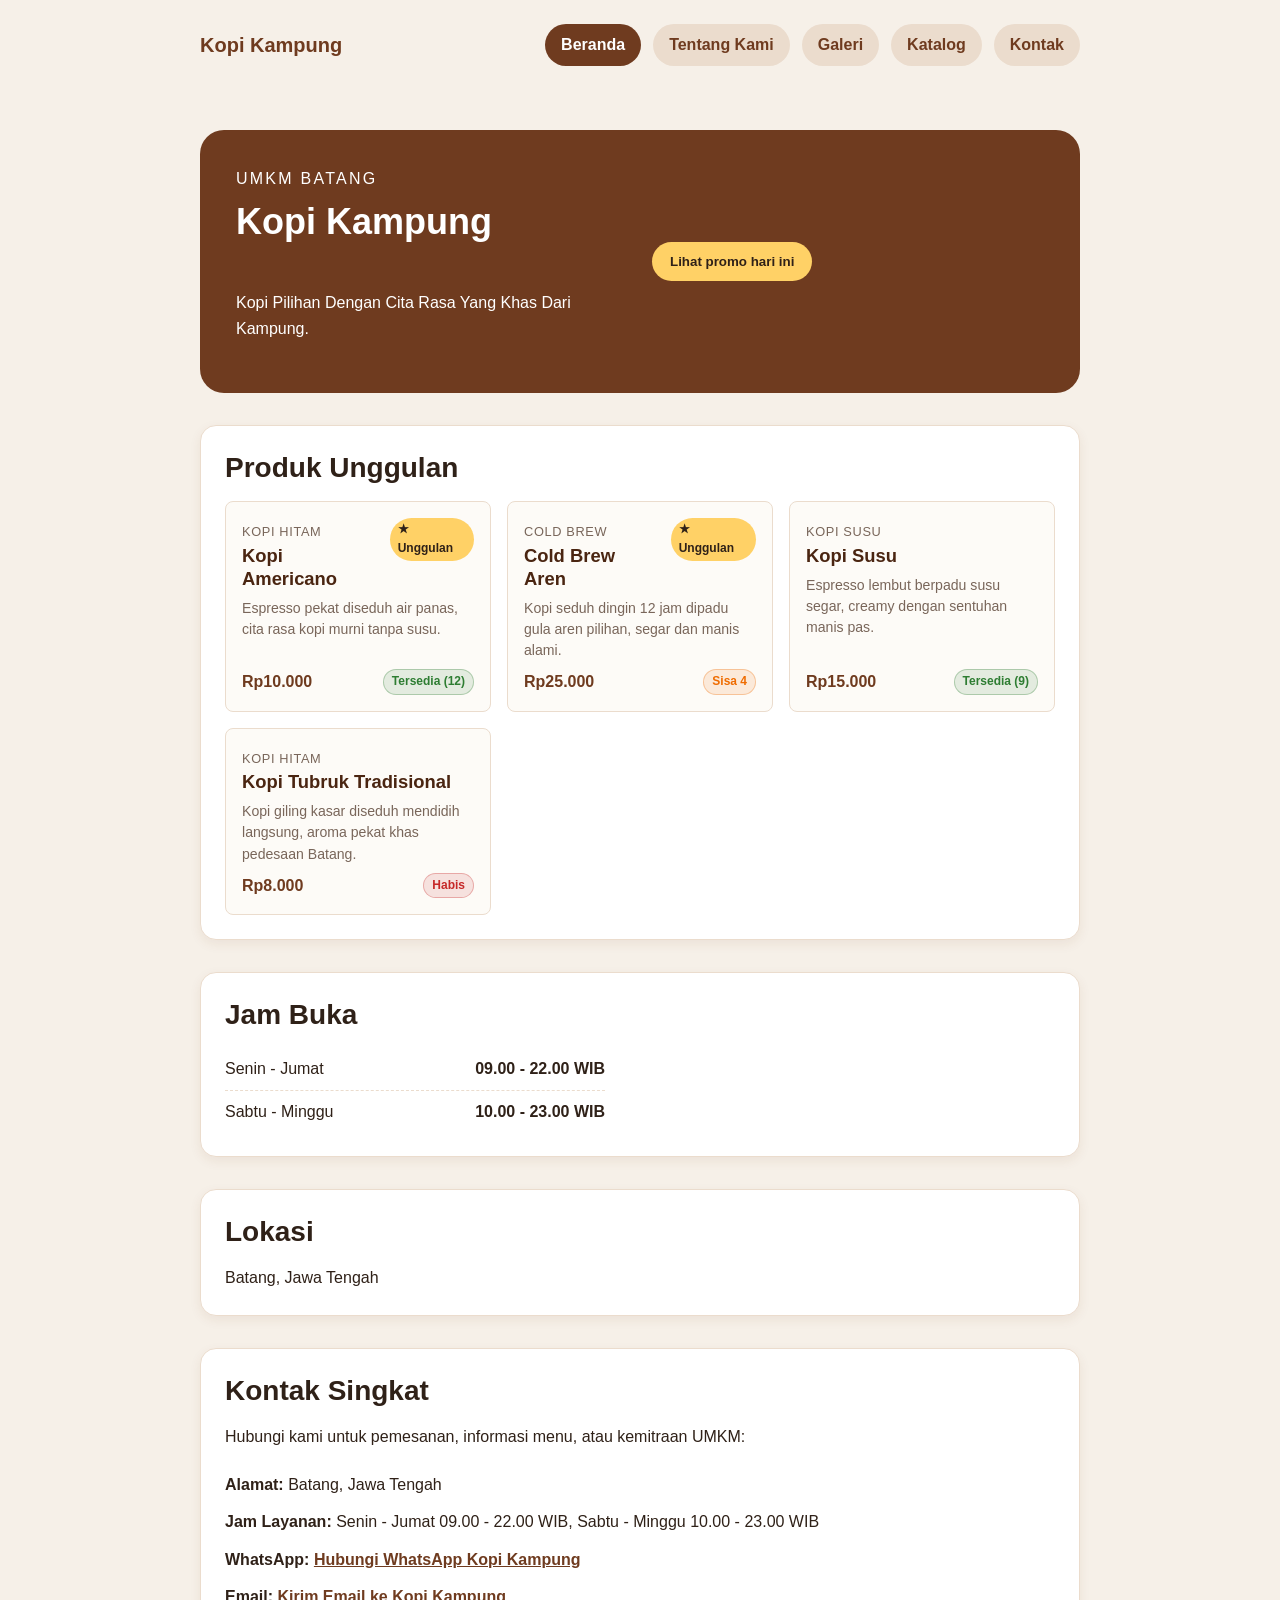
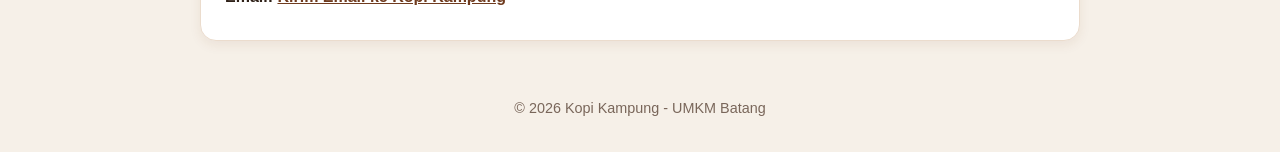
==== commit b031c2b2: "p09" ====
--- a/index.html
+++ b/index.html
@@ -6,12 +6,24 @@
     <meta name="description" content="Kopi Kampung - UMKM kopi lokal khas Batang, Jawa Tengah. Menikmati cita rasa kopi nusantara berkualitas." />
     <title>Kopi Kampung - Website UMKM</title>
     <link rel="stylesheet" href="css/style.css" />
+    <script src="js/app.js" defer></script>
   </head>
 
   <body>
     <header class="site-header">
       <a href="index.html" class="brand">Kopi Kampung</a>
-      <nav aria-label="Navigasi Utama">
+      <button
+        type="button"
+        class="nav-toggle"
+        aria-expanded="false"
+        aria-controls="nav-menu"
+        aria-label="Buka menu navigasi"
+      >
+        <span class="hamburger-bar"></span>
+        <span class="hamburger-bar"></span>
+        <span class="hamburger-bar"></span>
+      </button>
+      <nav id="nav-menu" class="nav-container" aria-label="Navigasi Utama">
         <ul class="nav-list">
           <li><a href="index.html" aria-current="page">Beranda</a></li>
           <li><a href="tentang.html">Tentang Kami</a></li>
@@ -43,7 +55,7 @@
       <section class="box" aria-labelledby="produk-title">
         <h2 id="produk-title">Produk Unggulan</h2>
 
-        <div class="products">
+        <div id="produk-dinamis" class="products">
           <article class="product-item">
             <h3>Kopi Americano</h3>
             <p>Rp10.000</p>
--- a/css/style.css
+++ b/css/style.css
@@ -1,41 +1,39 @@
 :root {
   /* ========================================================
-     TOKEN IDENTITAS UMKM KOPI KAMPUNG (P05)
+     TOKEN IDENTITAS UMKM KOPI KAMPUNG 
      ======================================================== */
   /* Token Warna Berbasis Fungsi (Functional Color Tokens) */
-  --color-bg-page: #f6f0e8;         /* Latar belakang halaman utama */
-  --color-surface: #ffffff;         /* Latar belakang kontainer box */
-  --color-surface-card: #fdfbf7;    /* Latar belakang kartu item/produk */
-  --color-brand-primary: #6f3b1f;   /* Warna utama identitas UMKM (kopi sangrai hangat) */
-  --color-brand-dark: #4a2511;      /* Warna aksen gelap untuk judul */
-  --color-accent: #ffd166;          /* Warna aksen interaktif/tombol promo (emas hangat) */
-  --color-accent-hover: #f0c355;    /* Warna hover tombol promo */
-  --color-text-main: #2f2118;       /* Warna teks utama berkontras tinggi */
-  --color-text-muted: #79665a;      /* Warna teks pendukung */
-  --color-text-on-accent: #2f2118;  /* Warna teks kontras di atas latar aksen emas */
-  --color-text-on-primary: #ffffff; /* Warna teks kontras di atas latar brand primary */
-  --color-border: #ebdccd;          /* Garis batas kartu/komponen */
-  --color-focus: #6f3b1f;           /* Warna indikator fokus standar */
-  --color-focus-on-dark: #ffd166;   /* Warna indikator fokus pada latar gelap */
-  --color-shadow: rgba(111, 59, 31, 0.08);       /* Bayangan kontainer box */
-  --color-shadow-focus: rgba(111, 59, 31, 0.2);  /* Bayangan aksen item galeri */
+  --color-bg-page: #f6f0e8;         
+  --color-surface: #ffffff;         
+  --color-surface-card: #fdfbf7;    
+  --color-brand-primary: #6f3b1f;   
+  --color-brand-dark: #4a2511;      
+  --color-accent: #ffd166;          
+  --color-accent-hover: #f0c355;   
+  --color-text-main: #2f2118;      
+  --color-text-muted: #79665a;     
+  --color-text-on-accent: #2f2118;
+  --color-text-on-primary: #ffffff; 
+  --color-border: #ebdccd;          
+  --color-focus: #6f3b1f;           
+  --color-focus-on-dark: #ffd166;   
+  --color-shadow: rgba(111, 59, 31, 0.08);       
+  --color-shadow-focus: rgba(111, 59, 31, 0.2);  
 
   /* Pasangan Token Radius & Spacing */
-  --radius-sm: 8px;                 /* Sudut tumpul kecil (input, badge) */
-  --radius-md: 16px;                /* Sudut tumpul sedang (kartu box, item) */
-  --radius-lg: 24px;                /* Sudut tumpul besar (hero banner) */
-  --radius-pill: 999px;             /* Radius bentuk kapsul/pil untuk tombol */
-
-  --spacing-xs: 4px;                /* Spacing berukuran ekstra kecil (pasangan spacing) */
-  --spacing-sm: 8px;                /* Spacing berukuran kecil */
-  --spacing-md: 16px;               /* Spacing berukuran sedang */
-  --spacing-lg: 24px;               /* Spacing berukuran besar (pasangan spacing) */
-
+  --radius-sm: 8px;                 
+  --radius-md: 16px;               
+  --radius-lg: 24px;               
+  --radius-pill: 999px;            
+
+  --spacing-xs: 4px;                
+  --spacing-sm: 8px;               
+  --spacing-md: 16px;              
+  --spacing-lg: 24px;               
   /* Token Tipografi & Aksesibilitas Baca */
-  --line-height-base: 1.6;          /* Jarak antarbaris teks isi */
-  --line-height-heading: 1.25;      /* Jarak antarbaris judul */
-  --measure-text: 65ch;             /* Batas panjang baris optimal untuk kenyamanan membaca */
-}
+  --line-height-base: 1.6;          
+  --line-height-heading: 1.25;      
+  --measure-text: 65ch;             
 
 /* ========================================================
    VARIASI TEMA: DARK ROAST (TEMA MALAM IDENTITAS UMKM)
@@ -43,23 +41,22 @@
    ======================================================== */
 [data-theme="dark"],
 .theme-dark {
-  /* Revisi Token Warna Berbasis Fungsi untuk Tema Dark Roast */
-  --color-bg-page: #19120d;         /* Latar belakang halaman malam bernuansa kopi hitam */
-  --color-surface: #261c15;         /* Latar permukaan kontainer box */
-  --color-surface-card: #30241b;    /* Latar permukaan kartu produk/item */
-  --color-brand-primary: #d48b54;   /* Warna brand primer terang agar kontras di latar gelap */
-  --color-brand-dark: #f0dfd1;      /* Warna teks judul/heading cerah agar jelas terbaca */
-  --color-accent: #f5b041;          /* Warna aksen interaktif/tombol promo (emas hangat) */
-  --color-accent-hover: #e09e30;    /* Warna hover tombol promo di tema malam */
-  --color-text-main: #f7ede4;       /* Teks utama gading terang (kontras tinggi) */
-  --color-text-muted: #bfa99b;      /* Teks pendukung krem-abu */
-  --color-text-on-accent: #19120d;  /* Teks kontras tinggi (9,85:1) di atas aksen emas #f5b041 */
-  --color-text-on-primary: #19120d; /* Teks kontras tinggi (6,72:1) di atas brand primary #d48b54 */
-  --color-border: #443327;          /* Garis batas kartu/komponen bernuansa cokelat hangat gelap */
-  --color-focus: #f5b041;           /* Warna indikator fokus standar (kontras tinggi di latar gelap) */
-  --color-focus-on-dark: #19120d;   /* Indikator fokus di hero banner (kontras 6,72:1 di atas #d48b54) */
-  --color-shadow: rgba(0, 0, 0, 0.45);            /* Bayangan kontainer box tema gelap */
-  --color-shadow-focus: rgba(245, 176, 65, 0.25); /* Bayangan aksen item tema gelap */
+  --color-bg-page: #19120d;         
+  --color-surface: #261c15;         
+  --color-surface-card: #30241b;    
+  --color-brand-primary: #d48b54;   
+  --color-brand-dark: #f0dfd1;     
+  --color-accent: #f5b041;          
+  --color-accent-hover: #e09e30;    
+  --color-text-main: #f7ede4;       
+  --color-text-muted: #bfa99b;      
+  --color-text-on-accent: #19120d;  
+  --color-text-on-primary: #19120d; 
+  --color-border: #443327;          
+  --color-focus: #f5b041;           
+  --color-focus-on-dark: #19120d;   
+  --color-shadow: rgba(0, 0, 0, 0.45);            
+  --color-shadow-focus: rgba(245, 176, 65, 0.25); 
 }
 
 *,
@@ -88,12 +85,12 @@
 }
 
 h1 {
-  font-size: 2rem;
+  font-size: clamp(1.5rem, 4vw + 0.5rem, 2.25rem);
   margin-top: 0;
 }
 
 h2 {
-  font-size: 1.5rem;
+  font-size: clamp(1.25rem, 3vw + 0.25rem, 1.75rem);
 }
 
 .page {
@@ -106,7 +103,7 @@
   display: grid;
   grid-template-columns: 1fr;
   gap: var(--spacing-md);
-  padding: 36px;
+  padding: clamp(var(--spacing-md), 5vw, 36px);
   color: var(--color-text-on-primary);
   background: var(--color-brand-primary);
   border-radius: var(--radius-lg);
@@ -114,7 +111,7 @@
 
 .hero:has(.hero-action),
 .hero.hero-grid {
-  grid-template-columns: repeat(auto-fit, minmax(280px, 1fr));
+  grid-template-columns: repeat(auto-fit, minmax(min(100%, 280px), 1fr));
   gap: var(--spacing-lg);
   align-items: center;
 }
@@ -168,7 +165,7 @@
 
 .box {
   background: var(--color-surface);
-  padding: var(--spacing-lg);
+  padding: clamp(var(--spacing-md), 4vw, var(--spacing-lg));
   border-radius: var(--radius-md);
   border: 1px solid var(--color-border);
   box-shadow: 0 4px 12px var(--color-shadow);
@@ -231,6 +228,85 @@
   align-items: center;
   flex-wrap: wrap;
   gap: 16px;
+}
+
+/* Tombol Hamburger (Mobile Default) */
+.nav-toggle {
+  display: flex;
+  flex-direction: column;
+  justify-content: center;
+  align-items: center;
+  gap: 5px;
+  width: 44px;
+  height: 44px;
+  background: transparent;
+  border: 1px solid var(--color-border);
+  border-radius: var(--radius-sm);
+  cursor: pointer;
+  padding: 8px;
+  transition: border-color 0.2s, background-color 0.2s;
+}
+
+.nav-toggle:hover {
+  background: var(--color-surface-card);
+  border-color: var(--color-brand-primary);
+}
+
+.hamburger-bar {
+  display: block;
+  width: 22px;
+  height: 2px;
+  background-color: var(--color-brand-primary);
+  border-radius: 2px;
+  transition: transform 0.25s, opacity 0.25s;
+}
+
+/* Animasi Transformasi Hamburger ke Simbol '✕' */
+.nav-toggle[aria-expanded="true"] .hamburger-bar:nth-child(1) {
+  transform: translateY(7px) rotate(45deg);
+}
+.nav-toggle[aria-expanded="true"] .hamburger-bar:nth-child(2) {
+  opacity: 0;
+}
+.nav-toggle[aria-expanded="true"] .hamburger-bar:nth-child(3) {
+  transform: translateY(-7px) rotate(-45deg);
+}
+
+/* Mobile Dropdown Panel */
+@media (max-width: 639px) {
+  .nav-container {
+    display: none;
+    width: 100%;
+    margin-top: var(--spacing-sm);
+  }
+
+  .nav-container.is-active {
+    display: block;
+  }
+
+  .nav-list {
+    flex-direction: column;
+    gap: 8px;
+    width: 100%;
+  }
+
+  .nav-list a {
+    display: block;
+    width: 100%;
+    text-align: center;
+    padding: 10px 16px;
+  }
+}
+
+/* Desktop Mode: Kembalikan ke Layout Asli */
+@media (min-width: 640px) {
+  .nav-toggle {
+    display: none;
+  }
+
+  .nav-container {
+    display: block !important;
+  }
 }
 
 .brand {
@@ -372,7 +448,7 @@
 /* Galeri Produk & Tabel Katalog */
 .galeri-grid {
   display: grid;
-  grid-template-columns: repeat(auto-fit, minmax(240px, 1fr));
+  grid-template-columns: repeat(auto-fit, minmax(min(100%, 240px), 1fr));
   gap: var(--spacing-md);
 }
 
@@ -505,6 +581,134 @@
 
 .baris-baru th {
   color: var(--color-brand-primary);
+}
+
+/* Styling Baris & Badge Produk Dinamis (P09) */
+.baris-unggulan {
+  background: var(--color-surface-card);
+}
+
+.badge {
+  display: inline-block;
+  padding: 2px 8px;
+  font-size: 0.75rem;
+  font-weight: 700;
+  border-radius: var(--radius-pill);
+  margin-left: 6px;
+  vertical-align: middle;
+}
+
+.badge-unggulan {
+  background: var(--color-accent);
+  color: var(--color-text-on-accent);
+}
+
+.badge-tersedia {
+  background: rgba(46, 125, 50, 0.12);
+  color: #2e7d32;
+  border: 1px solid rgba(46, 125, 50, 0.3);
+}
+
+.badge-terbatas {
+  background: rgba(239, 108, 0, 0.12);
+  color: #ef6c00;
+  border: 1px solid rgba(239, 108, 0, 0.3);
+}
+
+.badge-habis {
+  background: rgba(198, 40, 40, 0.12);
+  color: #c62828;
+  border: 1px solid rgba(198, 40, 40, 0.3);
+}
+
+[data-theme="dark"] .badge-tersedia,
+.theme-dark .badge-tersedia {
+  background: rgba(129, 199, 132, 0.15);
+  color: #81c784;
+  border-color: rgba(129, 199, 132, 0.4);
+}
+
+[data-theme="dark"] .badge-terbatas,
+.theme-dark .badge-terbatas {
+  background: rgba(255, 183, 77, 0.15);
+  color: #ffb74d;
+  border-color: rgba(255, 183, 77, 0.4);
+}
+
+[data-theme="dark"] .badge-habis,
+.theme-dark .badge-habis {
+  background: rgba(229, 115, 115, 0.15);
+  color: #e57373;
+  border-color: rgba(229, 115, 115, 0.4);
+}
+
+/* ========================================================
+   E09: CSS KARTU PRODUK DINAMIS (#produk-dinamis)
+   ======================================================== */
+#produk-dinamis {
+  display: grid;
+  grid-template-columns: repeat(auto-fit, minmax(min(100%, 200px), 1fr));
+  gap: var(--spacing-md);
+  margin-top: var(--spacing-md);
+}
+
+.product-card {
+  background: var(--color-surface-card);
+  border: 1px solid var(--color-border);
+  border-radius: var(--radius-sm);
+  padding: var(--spacing-md);
+  display: flex;
+  flex-direction: column;
+  justify-content: space-between;
+  transition: transform 0.2s, box-shadow 0.2s;
+}
+
+.product-card:hover {
+  transform: translateY(-2px);
+  box-shadow: 0 4px 12px var(--color-shadow);
+}
+
+.product-card-header {
+  display: flex;
+  justify-content: space-between;
+  align-items: flex-start;
+  margin-bottom: var(--spacing-sm);
+  gap: var(--spacing-xs);
+}
+
+.product-card-title {
+  margin: 0;
+  font-size: 1.15rem;
+  color: var(--color-brand-dark);
+}
+
+.product-card-category {
+  font-size: 0.8rem;
+  color: var(--color-text-muted);
+  margin: 0 0 var(--spacing-xs);
+  text-transform: uppercase;
+  letter-spacing: 0.05em;
+}
+
+.product-card-desc {
+  font-size: 0.88rem;
+  color: var(--color-text-muted);
+  margin: 0 0 var(--spacing-sm);
+  line-height: 1.5;
+}
+
+.product-card-footer {
+  display: flex;
+  justify-content: space-between;
+  align-items: center;
+  margin-top: auto;
+  gap: var(--spacing-xs);
+}
+
+.product-card-price {
+  font-weight: 700;
+  color: var(--color-brand-primary);
+  margin: 0;
 }
 
 .tabel-catatan {
